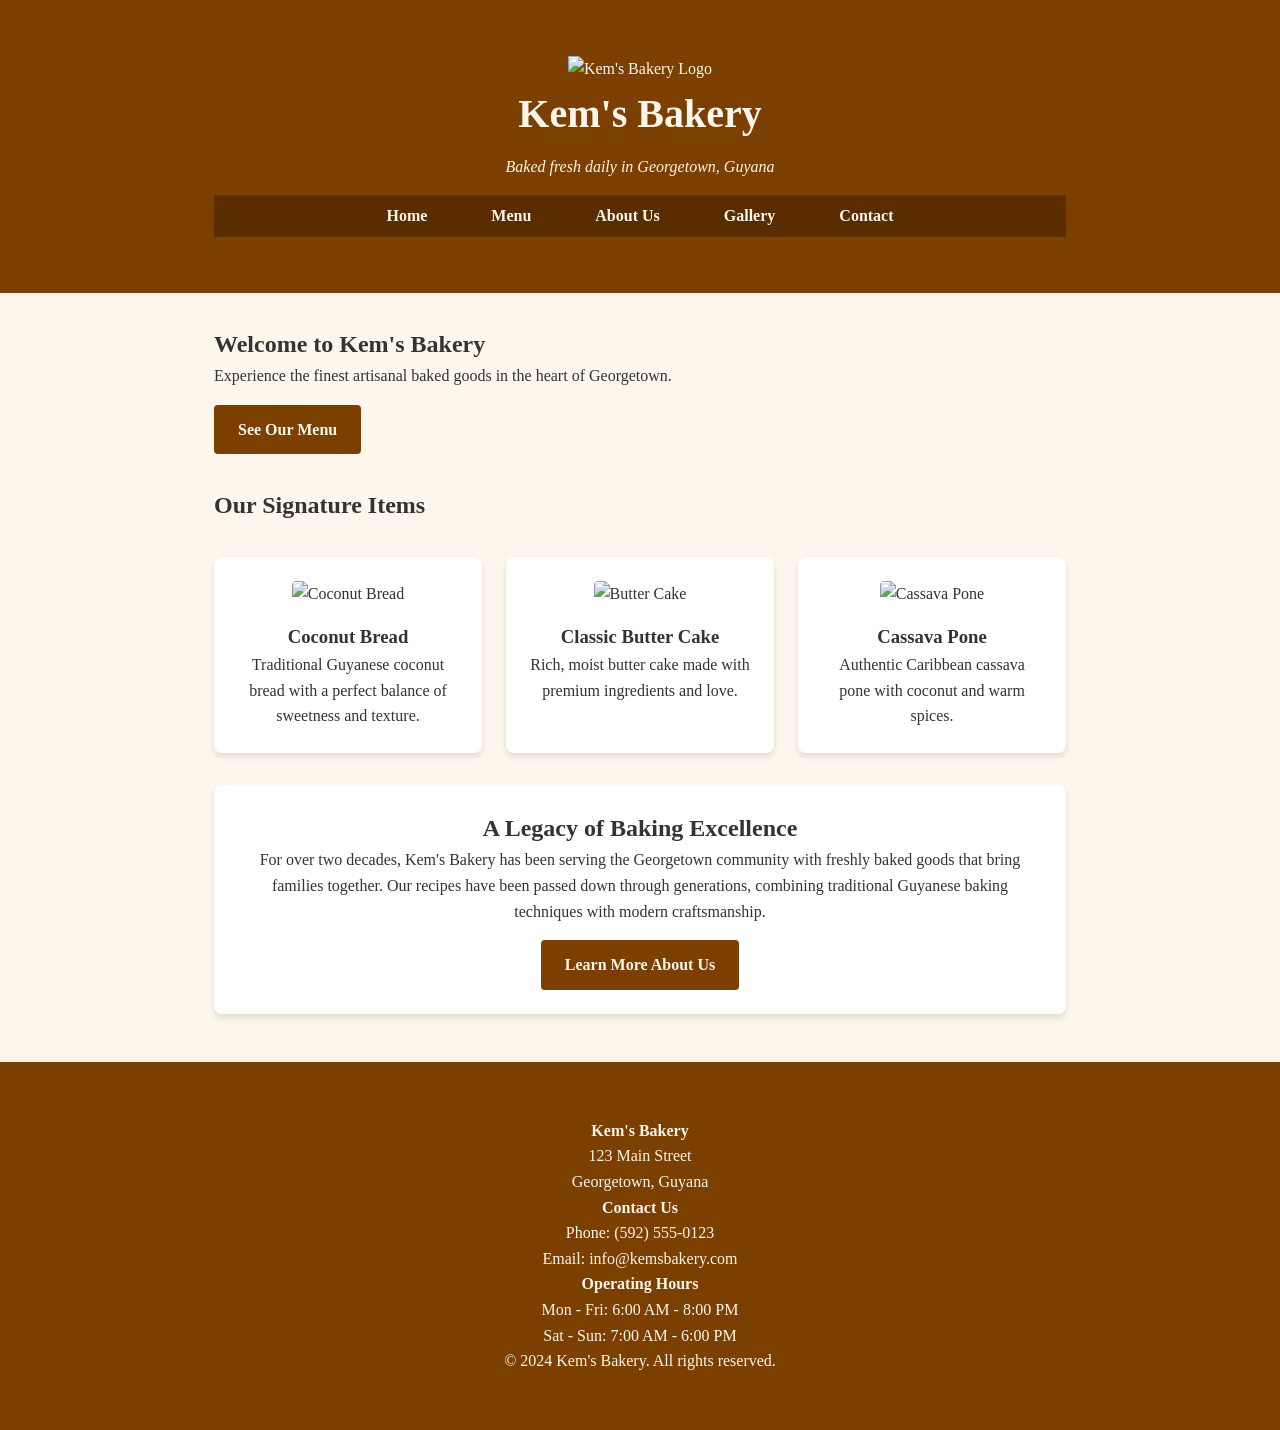
==== index.html @ f0255afe "Update index.html" ====
<!DOCTYPE html>
<html lang="en">
<head>
    <meta charset="UTF-8">
    <meta name="viewport" content="width=device-width, initial-scale=1.0">
    <title>Kem's Bakery - Home</title>
    <link rel="stylesheet" href="style.css">
</head>
<body>
    <header>
        <div class="container header-content">
            <div class="logo-section">
                <img src="https://placehold.co/100x100/7b3f00/fdf6ec?text=KB" alt="Kem's Bakery Logo" class="logo">
                <div class="brand-info">
                    <h1>Kem's Bakery</h1>
                    <p class="tagline">Baked fresh daily in Georgetown, Guyana</p>
                </div>
            </div>
            <button class="hamburger" aria-label="Toggle navigation">
                <span></span>
                <span></span>
                <span></span>
            </button>
            <nav>
                <ul class="nav-links">
                    <li><a href="index.html" class="active">Home</a></li>
                    <li><a href="menu.html">Menu</a></li>
                    <li><a href="about.html">About Us</a></li>
                    <li><a href="gallery.html">Gallery</a></li>
                    <li><a href="contact.html">Contact</a></li>
                </ul>
            </nav>
        </div>
    </header>

    <main>
        <section class="hero">
            <div class="container">
                <h2>Welcome to Kem's Bakery</h2>
                <p>Experience the finest artisanal baked goods in the heart of Georgetown.</p>
                <a href="menu.html" class="btn">See Our Menu</a>
            </div>
        </section>

        <section class="product-showcase">
            <div class="container">
                <h2>Our Signature Items</h2>
                <div class="card-grid">
                    <div class="card">
                        <img src="https://placehold.co/400x300/7b3f00/fdf6ec?text=Coconut+Bread" alt="Coconut Bread">
                        <h3>Coconut Bread</h3>
                        <p>Traditional Guyanese coconut bread with a perfect balance of sweetness and texture.</p>
                    </div>
                    <div class="card">
                        <img src="https://placehold.co/400x300/7b3f00/fdf6ec?text=Butter+Cake" alt="Butter Cake">
                        <h3>Classic Butter Cake</h3>
                        <p>Rich, moist butter cake made with premium ingredients and love.</p>
                    </div>
                    <div class="card">
                        <img src="https://placehold.co/400x300/7b3f00/fdf6ec?text=Cassava+Pone" alt="Cassava Pone">
                        <h3>Cassava Pone</h3>
                        <p>Authentic Caribbean cassava pone with coconut and warm spices.</p>
                    </div>
                </div>
            </div>
        </section>

        <section class="about-snippet">
            <div class="container">
                <div class="card">
                    <h2>A Legacy of Baking Excellence</h2>
                    <p>For over two decades, Kem's Bakery has been serving the Georgetown community with freshly baked goods that bring families together. Our recipes have been passed down through generations, combining traditional Guyanese baking techniques with modern craftsmanship.</p>
                    <a href="about.html" class="btn">Learn More About Us</a>
                </div>
            </div>
        </section>
    </main>

    <footer>
        <div class="container">
            <div class="footer-content">
                <div class="footer-section">
                    <h4>Kem's Bakery</h4>
                    <p>123 Main Street<br>Georgetown, Guyana</p>
                </div>
                <div class="footer-section">
                    <h4>Contact Us</h4>
                    <p>Phone: (592) 555-0123<br>Email: info@kemsbakery.com</p>
                </div>
                <div class="footer-section">
                    <h4>Operating Hours</h4>
                    <p>Mon - Fri: 6:00 AM - 8:00 PM<br>Sat - Sun: 7:00 AM - 6:00 PM</p>
                </div>
            </div>
            <p class="copyright">&copy; 2024 Kem's Bakery. All rights reserved.</p>
        </div>
    </footer>

    <script src="script.js"></script>
</body>
</html>
---- style.css ----
/* Kem's Bakery - Global Styles */
* {
    margin: 0;
    padding: 0;
    box-sizing: border-box;
}

body {
    font-family: 'Georgia', serif;
    background-color: #fdf6ec;
    color: #333;
    line-height: 1.6;
}

/* Header & Navigation */
header {
    background-color: #7b3f00;
    color: #fdf6ec;
    padding: 1.5rem 0;
    text-align: center;
}

header h1 {
    font-size: 2.5rem;
    margin-bottom: 0.5rem;
}

header p {
    font-style: italic;
    margin-bottom: 1rem;
}

nav {
    background-color: #5a2d00;
    padding: 0.5rem 0;
    position: relative;
}

nav ul {
    list-style: none;
    display: flex;
    justify-content: center;
    gap: 2rem;
}

nav a {
    color: #fdf6ec;
    text-decoration: none;
    font-weight: bold;
    padding: 0.5rem 1rem;
    transition: background-color 0.3s;
}

nav a:hover {
    background-color: #7b3f00;
    border-radius: 4px;
}

.hamburger {
    display: none;
    font-size: 1.5rem;
    cursor: pointer;
    color: #fdf6ec;
    padding: 0.5rem 1rem;
    text-align: right;
}

/* Main Content Container */
.container {
    max-width: 900px;
    margin: 2rem auto;
    padding: 0 1.5rem;
}

/* Cards */
.card-grid {
    display: grid;
    grid-template-columns: repeat(auto-fit, minmax(250px, 1fr));
    gap: 1.5rem;
    margin: 2rem 0;
}

.card {
    background-color: #fff;
    padding: 1.5rem;
    border-radius: 8px;
    box-shadow: 0 4px 6px rgba(0,0,0,0.1);
    text-align: center;
}

.card img {
    max-width: 100%;
    border-radius: 4px;
    margin-bottom: 1rem;
}

/* Buttons */
.btn {
    display: inline-block;
    background-color: #7b3f00;
    color: #fdf6ec;
    padding: 0.75rem 1.5rem;
    text-decoration: none;
    border-radius: 4px;
    font-weight: bold;
    margin-top: 1rem;
    border: none;
    cursor: pointer;
}

.btn:hover {
    background-color: #5a2d00;
}

/* Tables */
table {
    width: 100%;
    border-collapse: collapse;
    margin: 1.5rem 0;
    background-color: #fff;
}

th, td {
    padding: 0.75rem;
    text-align: left;
    border-bottom: 1px solid #ddd;
}

th {
    background-color: #7b3f00;
    color: #fdf6ec;
}

/* Forms */
.form-group {
    margin-bottom: 1rem;
}

.form-group label {
    display: block;
    margin-bottom: 0.5rem;
    font-weight: bold;
}

.form-group input,
.form-group select,
.form-group textarea {
    width: 100%;
    padding: 0.75rem;
    border: 1px solid #ccc;
    border-radius: 4px;
    font-family: 'Georgia', serif;
}

/* Contact Page Split */
.contact-split {
    display: grid;
    grid-template-columns: 1fr 1fr;
    gap: 2rem;
}

/* Footer */
footer {
    background-color: #7b3f00;
    color: #fdf6ec;
    text-align: center;
    padding: 1.5rem 0;
    margin-top: 3rem;
}

/* Responsive Design */
@media (max-width: 768px) {
    .hamburger {
        display: block;
    }

    nav ul {
        display: none;
        flex-direction: column;
        gap: 0;
    }

    nav ul.active {
        display: flex;
    }

    nav ul li {
        text-align: center;
        border-top: 1px solid #7b3f00;
    }

    .contact-split {
        grid-template-columns: 1fr;
    }
}
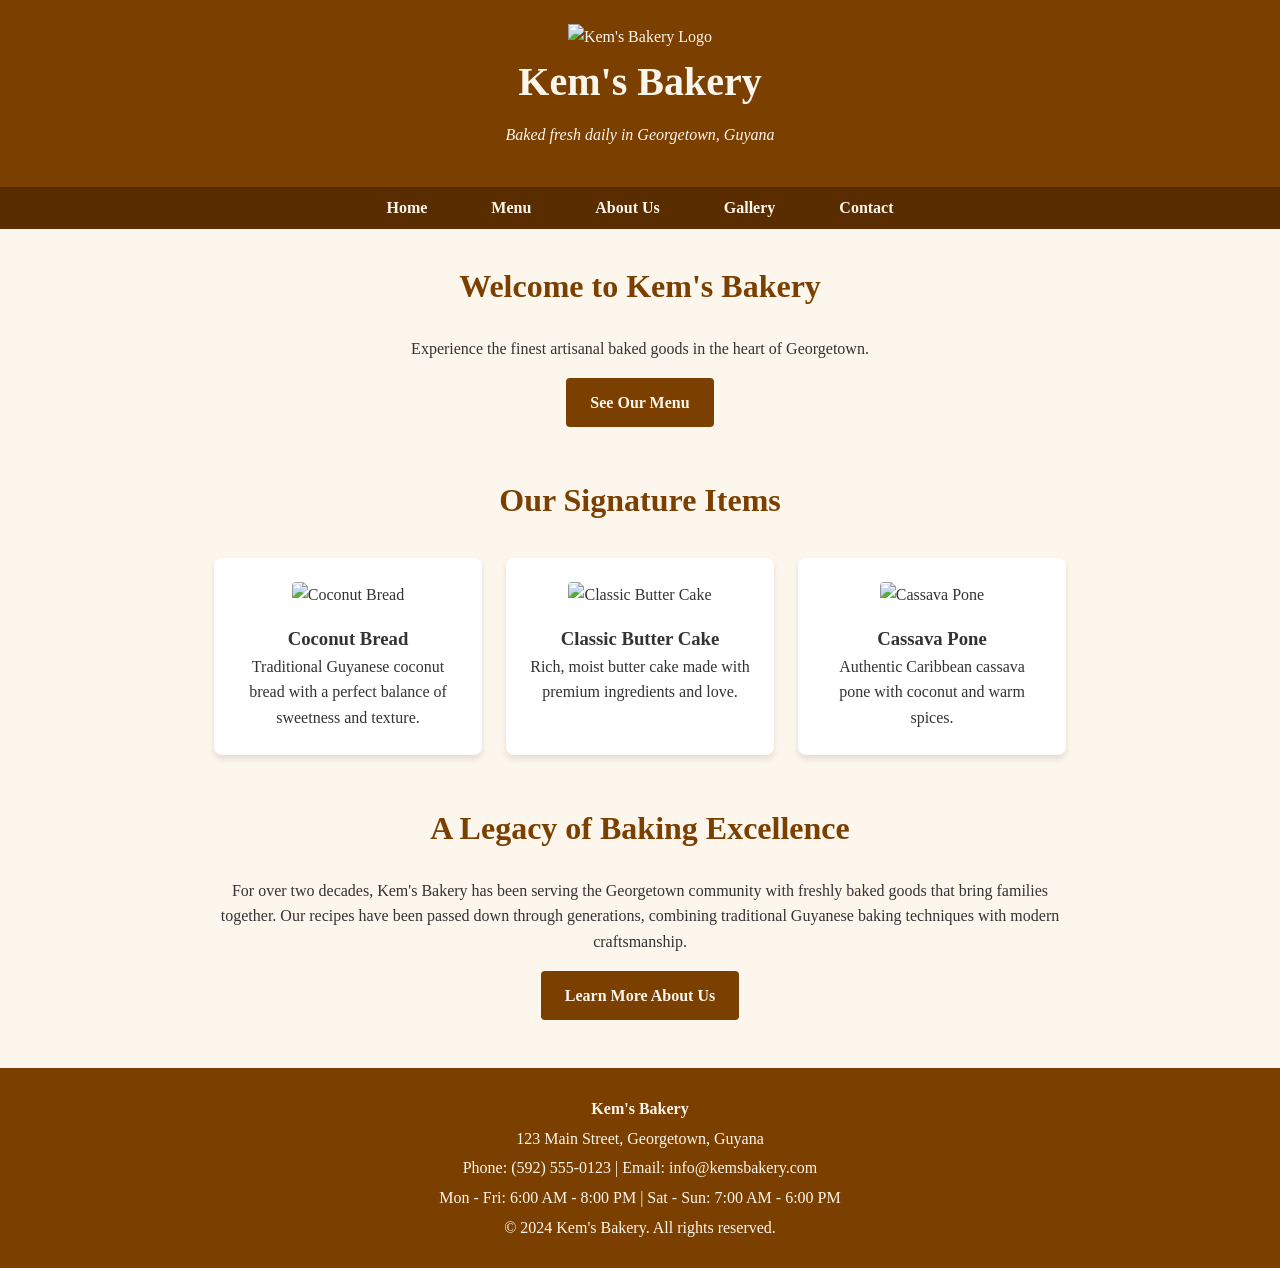
==== commit 41c664a5: "Update index.html" ====
--- a/index.html
+++ b/index.html
@@ -8,92 +8,62 @@
 </head>
 <body>
     <header>
-        <div class="container header-content">
-            <div class="logo-section">
-                <img src="https://placehold.co/100x100/7b3f00/fdf6ec?text=KB" alt="Kem's Bakery Logo" class="logo">
-                <div class="brand-info">
-                    <h1>Kem's Bakery</h1>
-                    <p class="tagline">Baked fresh daily in Georgetown, Guyana</p>
-                </div>
-            </div>
-            <button class="hamburger" aria-label="Toggle navigation">
-                <span></span>
-                <span></span>
-                <span></span>
-            </button>
-            <nav>
-                <ul class="nav-links">
-                    <li><a href="index.html" class="active">Home</a></li>
-                    <li><a href="menu.html">Menu</a></li>
-                    <li><a href="about.html">About Us</a></li>
-                    <li><a href="gallery.html">Gallery</a></li>
-                    <li><a href="contact.html">Contact</a></li>
-                </ul>
-            </nav>
-        </div>
+        <img src="https://placehold.co/100x100/7b3f00/fdf6ec?text=KB" alt="Kem's Bakery Logo">
+        <h1>Kem's Bakery</h1>
+        <p>Baked fresh daily in Georgetown, Guyana</p>
     </header>
+    <nav>
+        <button class="hamburger" aria-label="Toggle navigation">☰</button>
+        <ul>
+            <li><a href="index.html">Home</a></li>
+            <li><a href="menu.html">Menu</a></li>
+            <li><a href="about.html">About Us</a></li>
+            <li><a href="gallery.html">Gallery</a></li>
+            <li><a href="contact.html">Contact</a></li>
+        </ul>
+    </nav>
 
-    <main>
-        <section class="hero">
-            <div class="container">
-                <h2>Welcome to Kem's Bakery</h2>
-                <p>Experience the finest artisanal baked goods in the heart of Georgetown.</p>
-                <a href="menu.html" class="btn">See Our Menu</a>
-            </div>
+    <main class="container">
+        <section style="text-align: center; margin-bottom: 3rem;">
+            <h2>Welcome to Kem's Bakery</h2>
+            <p>Experience the finest artisanal baked goods in the heart of Georgetown.</p>
+            <a href="menu.html" class="btn">See Our Menu</a>
         </section>
 
-        <section class="product-showcase">
-            <div class="container">
-                <h2>Our Signature Items</h2>
-                <div class="card-grid">
-                    <div class="card">
-                        <img src="https://placehold.co/400x300/7b3f00/fdf6ec?text=Coconut+Bread" alt="Coconut Bread">
-                        <h3>Coconut Bread</h3>
-                        <p>Traditional Guyanese coconut bread with a perfect balance of sweetness and texture.</p>
-                    </div>
-                    <div class="card">
-                        <img src="https://placehold.co/400x300/7b3f00/fdf6ec?text=Butter+Cake" alt="Butter Cake">
-                        <h3>Classic Butter Cake</h3>
-                        <p>Rich, moist butter cake made with premium ingredients and love.</p>
-                    </div>
-                    <div class="card">
-                        <img src="https://placehold.co/400x300/7b3f00/fdf6ec?text=Cassava+Pone" alt="Cassava Pone">
-                        <h3>Cassava Pone</h3>
-                        <p>Authentic Caribbean cassava pone with coconut and warm spices.</p>
-                    </div>
+        <section>
+            <h2>Our Signature Items</h2>
+            <div class="card-grid">
+                <div class="card">
+                    <img src="https://placehold.co/400x300/7b3f00/fdf6ec?text=Coconut+Bread" alt="Coconut Bread">
+                    <h3>Coconut Bread</h3>
+                    <p>Traditional Guyanese coconut bread with a perfect balance of sweetness and texture.</p>
+                </div>
+                <div class="card">
+                    <img src="https://placehold.co/400x300/7b3f00/fdf6ec?text=Butter+Cake" alt="Classic Butter Cake">
+                    <h3>Classic Butter Cake</h3>
+                    <p>Rich, moist butter cake made with premium ingredients and love.</p>
+                </div>
+                <div class="card">
+                    <img src="https://placehold.co/400x300/7b3f00/fdf6ec?text=Cassava+Pone" alt="Cassava Pone">
+                    <h3>Cassava Pone</h3>
+                    <p>Authentic Caribbean cassava pone with coconut and warm spices.</p>
                 </div>
             </div>
         </section>
 
-        <section class="about-snippet">
-            <div class="container">
-                <div class="card">
-                    <h2>A Legacy of Baking Excellence</h2>
-                    <p>For over two decades, Kem's Bakery has been serving the Georgetown community with freshly baked goods that bring families together. Our recipes have been passed down through generations, combining traditional Guyanese baking techniques with modern craftsmanship.</p>
-                    <a href="about.html" class="btn">Learn More About Us</a>
-                </div>
-            </div>
+        <section style="text-align: center; margin-top: 3rem;">
+            <h2>A Legacy of Baking Excellence</h2>
+            <p>For over two decades, Kem's Bakery has been serving the Georgetown community with freshly baked goods that bring families together. Our recipes have been passed down through generations, combining traditional Guyanese baking techniques with modern craftsmanship.</p>
+            <a href="about.html" class="btn">Learn More About Us</a>
         </section>
     </main>
 
     <footer>
-        <div class="container">
-            <div class="footer-content">
-                <div class="footer-section">
-                    <h4>Kem's Bakery</h4>
-                    <p>123 Main Street<br>Georgetown, Guyana</p>
-                </div>
-                <div class="footer-section">
-                    <h4>Contact Us</h4>
-                    <p>Phone: (592) 555-0123<br>Email: info@kemsbakery.com</p>
-                </div>
-                <div class="footer-section">
-                    <h4>Operating Hours</h4>
-                    <p>Mon - Fri: 6:00 AM - 8:00 PM<br>Sat - Sun: 7:00 AM - 6:00 PM</p>
-                </div>
-            </div>
-            <p class="copyright">&copy; 2024 Kem's Bakery. All rights reserved.</p>
-        </div>
+        <p><strong>Kem's Bakery</strong></p>
+        <p>123 Main Street, Georgetown, Guyana</p>
+        <p>Phone: (592) 555-0123 | Email: info@kemsbakery.com</p>
+        <p>Mon - Fri: 6:00 AM - 8:00 PM | Sat - Sun: 7:00 AM - 6:00 PM</p>
+        <p>&copy; 2024 Kem's Bakery. All rights reserved.</p>
     </footer>
 
     <script src="script.js"></script>
--- a/style.css
+++ b/style.css
@@ -63,6 +63,8 @@
     color: #fdf6ec;
     padding: 0.5rem 1rem;
     text-align: right;
+    background: none;
+    border: none;
 }
 
 /* Main Content Container */
@@ -70,6 +72,13 @@
     max-width: 900px;
     margin: 2rem auto;
     padding: 0 1.5rem;
+}
+
+h2 {
+    color: #7b3f00;
+    margin-bottom: 1.5rem;
+    text-align: center;
+    font-size: 2rem;
 }
 
 /* Cards */
@@ -106,6 +115,7 @@
     margin-top: 1rem;
     border: none;
     cursor: pointer;
+    text-align: center;
 }
 
 .btn:hover {
@@ -118,6 +128,7 @@
     border-collapse: collapse;
     margin: 1.5rem 0;
     background-color: #fff;
+    box-shadow: 0 2px 4px rgba(0,0,0,0.05);
 }
 
 th, td {
@@ -168,6 +179,10 @@
     margin-top: 3rem;
 }
 
+footer p {
+    margin: 0.25rem 0;
+}
+
 /* Responsive Design */
 @media (max-width: 768px) {
     .hamburger {
@@ -189,6 +204,11 @@
         border-top: 1px solid #7b3f00;
     }
 
+    nav ul li a {
+        display: block;
+        padding: 1rem;
+    }
+
     .contact-split {
         grid-template-columns: 1fr;
     }
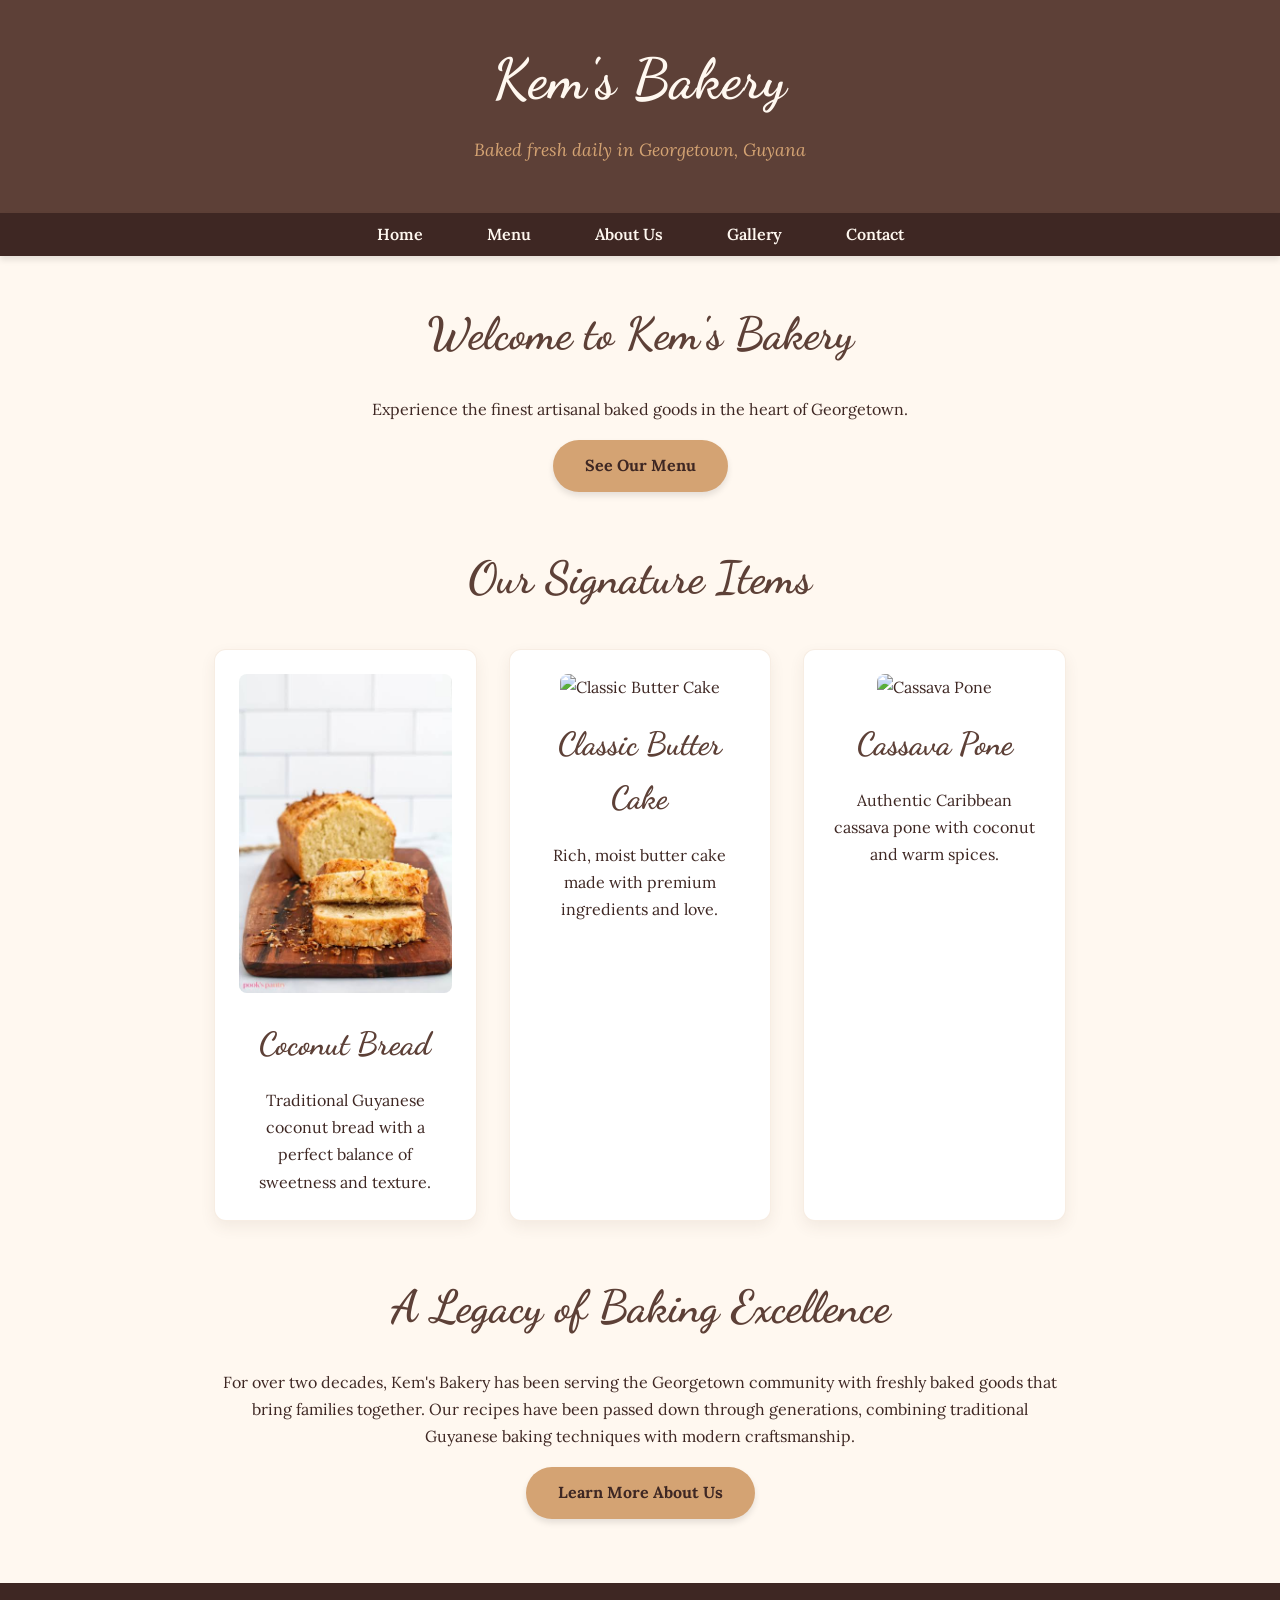
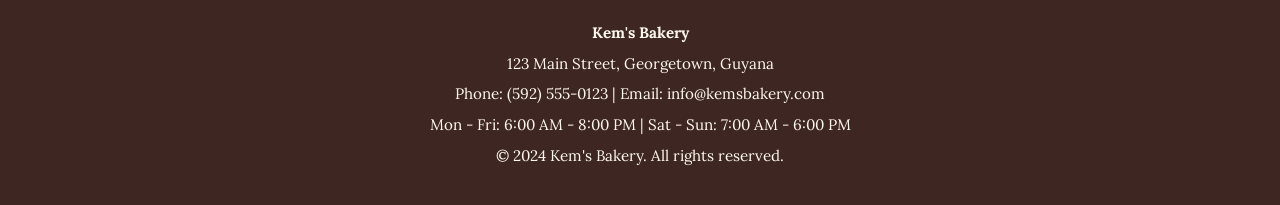
==== commit b83abc07: "Update index.html" ====
--- a/index.html
+++ b/index.html
@@ -8,7 +8,6 @@
 </head>
 <body>
     <header>
-        <img src="https://placehold.co/100x100/7b3f00/fdf6ec?text=KB" alt="Kem's Bakery Logo">
         <h1>Kem's Bakery</h1>
         <p>Baked fresh daily in Georgetown, Guyana</p>
     </header>
@@ -34,7 +33,7 @@
             <h2>Our Signature Items</h2>
             <div class="card-grid">
                 <div class="card">
-                    <img src="https://placehold.co/400x300/7b3f00/fdf6ec?text=Coconut+Bread" alt="Coconut Bread">
+                    <img src="images/coconut bread.jpeg" alt="Coconut Bread">
                     <h3>Coconut Bread</h3>
                     <p>Traditional Guyanese coconut bread with a perfect balance of sweetness and texture.</p>
                 </div>
--- a/style.css
+++ b/style.css
@@ -1,4 +1,16 @@
+/* Import Elegant Fonts: Dancing Script (Cursive) & Lora (Readable Serif) */
+@import url('https://fonts.googleapis.com/css2?family=Dancing+Script:wght@400;700&family=Lora:ital,wght@0,400;0,600;1,400&display=swap');
+
 /* Kem's Bakery - Global Styles */
+:root {
+    --primary-brown: #5D4037;      /* Rich Espresso */
+    --dark-brown: #3E2723;         /* Deep Chocolate */
+    --accent-gold: #D4A373;        /* Warm Caramel/Gold */
+    --soft-vanilla: #FFF8F0;       /* Elegant Background */
+    --pure-white: #FFFFFF;
+    --text-dark: #3E2723;
+}
+
 * {
     margin: 0;
     padding: 0;
@@ -6,34 +18,43 @@
 }
 
 body {
-    font-family: 'Georgia', serif;
-    background-color: #fdf6ec;
-    color: #333;
-    line-height: 1.6;
+    font-family: 'Lora', serif; /* Elegant, highly readable body font */
+    background-color: var(--soft-vanilla);
+    color: var(--text-dark);
+    line-height: 1.7;
 }
 
 /* Header & Navigation */
 header {
-    background-color: #7b3f00;
-    color: #fdf6ec;
-    padding: 1.5rem 0;
+    background-color: var(--primary-brown);
+    color: var(--soft-vanilla);
+    padding: 2rem 0;
     text-align: center;
 }
 
 header h1 {
-    font-size: 2.5rem;
+    font-family: 'Dancing Script', cursive; /* Elegant cursive font */
+    font-size: 3.5rem;
     margin-bottom: 0.5rem;
+    font-weight: 700;
+    letter-spacing: 1px;
 }
 
 header p {
+    font-family: 'Lora', serif;
     font-style: italic;
+    font-size: 1.1rem;
     margin-bottom: 1rem;
+    color: var(--accent-gold);
 }
 
 nav {
-    background-color: #5a2d00;
+    background-color: var(--dark-brown);
     padding: 0.5rem 0;
-    position: relative;
+    position: sticky;
+    top: 0;
+    z-index: 1000;
+    box-shadow: 0 4px 6px rgba(0,0,0,0.1);
 }
 
 nav ul {
@@ -44,23 +65,25 @@
 }
 
 nav a {
-    color: #fdf6ec;
+    color: var(--soft-vanilla);
     text-decoration: none;
-    font-weight: bold;
+    font-family: 'Lora', serif;
+    font-weight: 600;
     padding: 0.5rem 1rem;
-    transition: background-color 0.3s;
+    border-radius: 4px;
+    transition: all 0.3s ease;
 }
 
 nav a:hover {
-    background-color: #7b3f00;
-    border-radius: 4px;
+    background-color: var(--accent-gold);
+    color: var(--dark-brown);
 }
 
 .hamburger {
     display: none;
-    font-size: 1.5rem;
+    font-size: 1.8rem;
     cursor: pointer;
-    color: #fdf6ec;
+    color: var(--soft-vanilla);
     padding: 0.5rem 1rem;
     text-align: right;
     background: none;
@@ -70,56 +93,85 @@
 /* Main Content Container */
 .container {
     max-width: 900px;
-    margin: 2rem auto;
+    margin: 2.5rem auto;
     padding: 0 1.5rem;
 }
 
 h2 {
-    color: #7b3f00;
+    font-family: 'Dancing Script', cursive;
+    color: var(--primary-brown);
     margin-bottom: 1.5rem;
     text-align: center;
+    font-size: 2.8rem;
+    font-weight: 700;
+}
+
+h3 {
+    font-family: 'Dancing Script', cursive;
+    color: var(--primary-brown);
     font-size: 2rem;
+    margin-bottom: 1rem;
+    text-align: center;
+}
+
+h4 {
+    font-family: 'Lora', serif;
+    color: var(--dark-brown);
+    font-size: 1.2rem;
+    font-weight: 600;
+    margin-bottom: 0.5rem;
 }
 
 /* Cards */
 .card-grid {
     display: grid;
-    grid-template-columns: repeat(auto-fit, minmax(250px, 1fr));
-    gap: 1.5rem;
+    grid-template-columns: repeat(auto-fit, minmax(260px, 1fr));
+    gap: 2rem;
     margin: 2rem 0;
 }
 
 .card {
-    background-color: #fff;
+    background-color: var(--pure-white);
     padding: 1.5rem;
-    border-radius: 8px;
-    box-shadow: 0 4px 6px rgba(0,0,0,0.1);
-    text-align: center;
+    border-radius: 12px;
+    box-shadow: 0 6px 15px rgba(93, 64, 55, 0.08);
+    text-align: center;
+    transition: transform 0.3s ease;
+    border: 1px solid rgba(212, 163, 115, 0.2);
+}
+
+.card:hover {
+    transform: translateY(-5px);
 }
 
 .card img {
     max-width: 100%;
-    border-radius: 4px;
+    border-radius: 8px;
     margin-bottom: 1rem;
 }
 
 /* Buttons */
 .btn {
     display: inline-block;
-    background-color: #7b3f00;
-    color: #fdf6ec;
-    padding: 0.75rem 1.5rem;
+    background-color: var(--accent-gold);
+    color: var(--dark-brown);
+    padding: 0.8rem 2rem;
     text-decoration: none;
-    border-radius: 4px;
-    font-weight: bold;
+    border-radius: 30px; /* Pill shape for elegance */
+    font-family: 'Lora', serif;
+    font-weight: 700;
     margin-top: 1rem;
     border: none;
     cursor: pointer;
     text-align: center;
+    transition: all 0.3s ease;
+    box-shadow: 0 4px 6px rgba(0,0,0,0.1);
 }
 
 .btn:hover {
-    background-color: #5a2d00;
+    background-color: var(--primary-brown);
+    color: var(--soft-vanilla);
+    transform: translateY(-2px);
 }
 
 /* Tables */
@@ -127,60 +179,81 @@
     width: 100%;
     border-collapse: collapse;
     margin: 1.5rem 0;
-    background-color: #fff;
-    box-shadow: 0 2px 4px rgba(0,0,0,0.05);
+    background-color: var(--pure-white);
+    box-shadow: 0 4px 10px rgba(93, 64, 55, 0.05);
+    border-radius: 8px;
+    overflow: hidden;
 }
 
 th, td {
-    padding: 0.75rem;
+    padding: 1rem;
     text-align: left;
-    border-bottom: 1px solid #ddd;
+    border-bottom: 1px solid rgba(93, 64, 55, 0.1);
 }
 
 th {
-    background-color: #7b3f00;
-    color: #fdf6ec;
+    background-color: var(--primary-brown);
+    color: var(--soft-vanilla);
+    font-family: 'Lora', serif;
+    font-weight: 600;
+    letter-spacing: 0.5px;
+}
+
+tr:last-child td {
+    border-bottom: none;
 }
 
 /* Forms */
 .form-group {
-    margin-bottom: 1rem;
+    margin-bottom: 1.2rem;
 }
 
 .form-group label {
     display: block;
     margin-bottom: 0.5rem;
-    font-weight: bold;
+    font-weight: 600;
+    color: var(--primary-brown);
 }
 
 .form-group input,
 .form-group select,
 .form-group textarea {
     width: 100%;
-    padding: 0.75rem;
-    border: 1px solid #ccc;
-    border-radius: 4px;
-    font-family: 'Georgia', serif;
+    padding: 0.8rem;
+    border: 1px solid rgba(93, 64, 55, 0.2);
+    border-radius: 6px;
+    font-family: 'Lora', serif;
+    background-color: var(--pure-white);
+    transition: border-color 0.3s ease;
+}
+
+.form-group input:focus,
+.form-group select:focus,
+.form-group textarea:focus {
+    outline: none;
+    border-color: var(--accent-gold);
+    box-shadow: 0 0 0 3px rgba(212, 163, 115, 0.2);
 }
 
 /* Contact Page Split */
 .contact-split {
     display: grid;
     grid-template-columns: 1fr 1fr;
-    gap: 2rem;
+    gap: 3rem;
 }
 
 /* Footer */
 footer {
-    background-color: #7b3f00;
-    color: #fdf6ec;
-    text-align: center;
-    padding: 1.5rem 0;
-    margin-top: 3rem;
+    background-color: var(--dark-brown);
+    color: var(--soft-vanilla);
+    text-align: center;
+    padding: 2rem 0;
+    margin-top: 4rem;
 }
 
 footer p {
-    margin: 0.25rem 0;
+    margin: 0.3rem 0;
+    font-size: 0.95rem;
 }
 
 /* Responsive Design */
@@ -201,7 +274,7 @@
 
     nav ul li {
         text-align: center;
-        border-top: 1px solid #7b3f00;
+        border-top: 1px solid rgba(255, 248, 240, 0.1);
     }
 
     nav ul li a {
@@ -211,5 +284,14 @@
 
     .contact-split {
         grid-template-columns: 1fr;
-    }
-}
+        gap: 2rem;
+    }
+    
+    header h1 {
+        font-size: 2.8rem;
+    }
+    
+    h2 {
+        font-size: 2.2rem;
+    }
+}
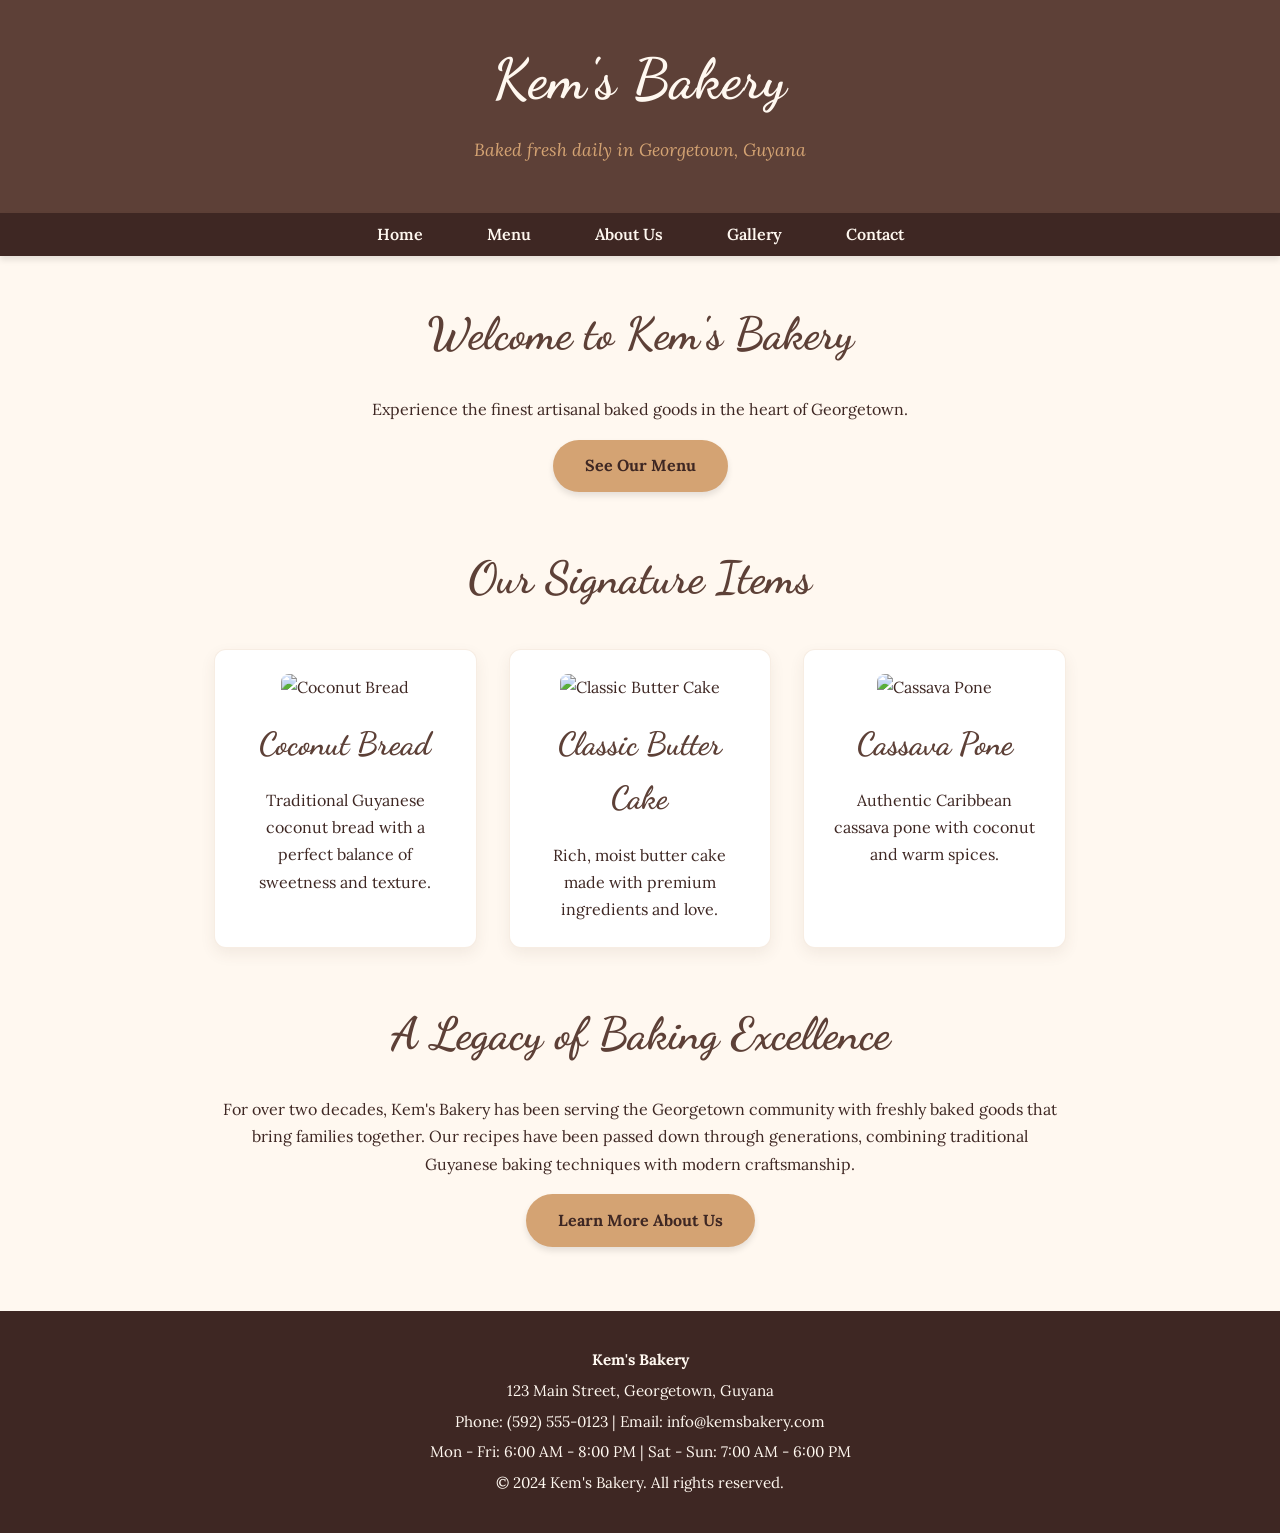
==== commit 9df5ffcd: "Update index.html" ====
--- a/index.html
+++ b/index.html
@@ -33,7 +33,7 @@
             <h2>Our Signature Items</h2>
             <div class="card-grid">
                 <div class="card">
-                    <img src="images/coconut bread.jpeg" alt="Coconut Bread">
+                    <img src="images/coconut/400x300 bread.jpeg" alt="Coconut Bread">
                     <h3>Coconut Bread</h3>
                     <p>Traditional Guyanese coconut bread with a perfect balance of sweetness and texture.</p>
                 </div>
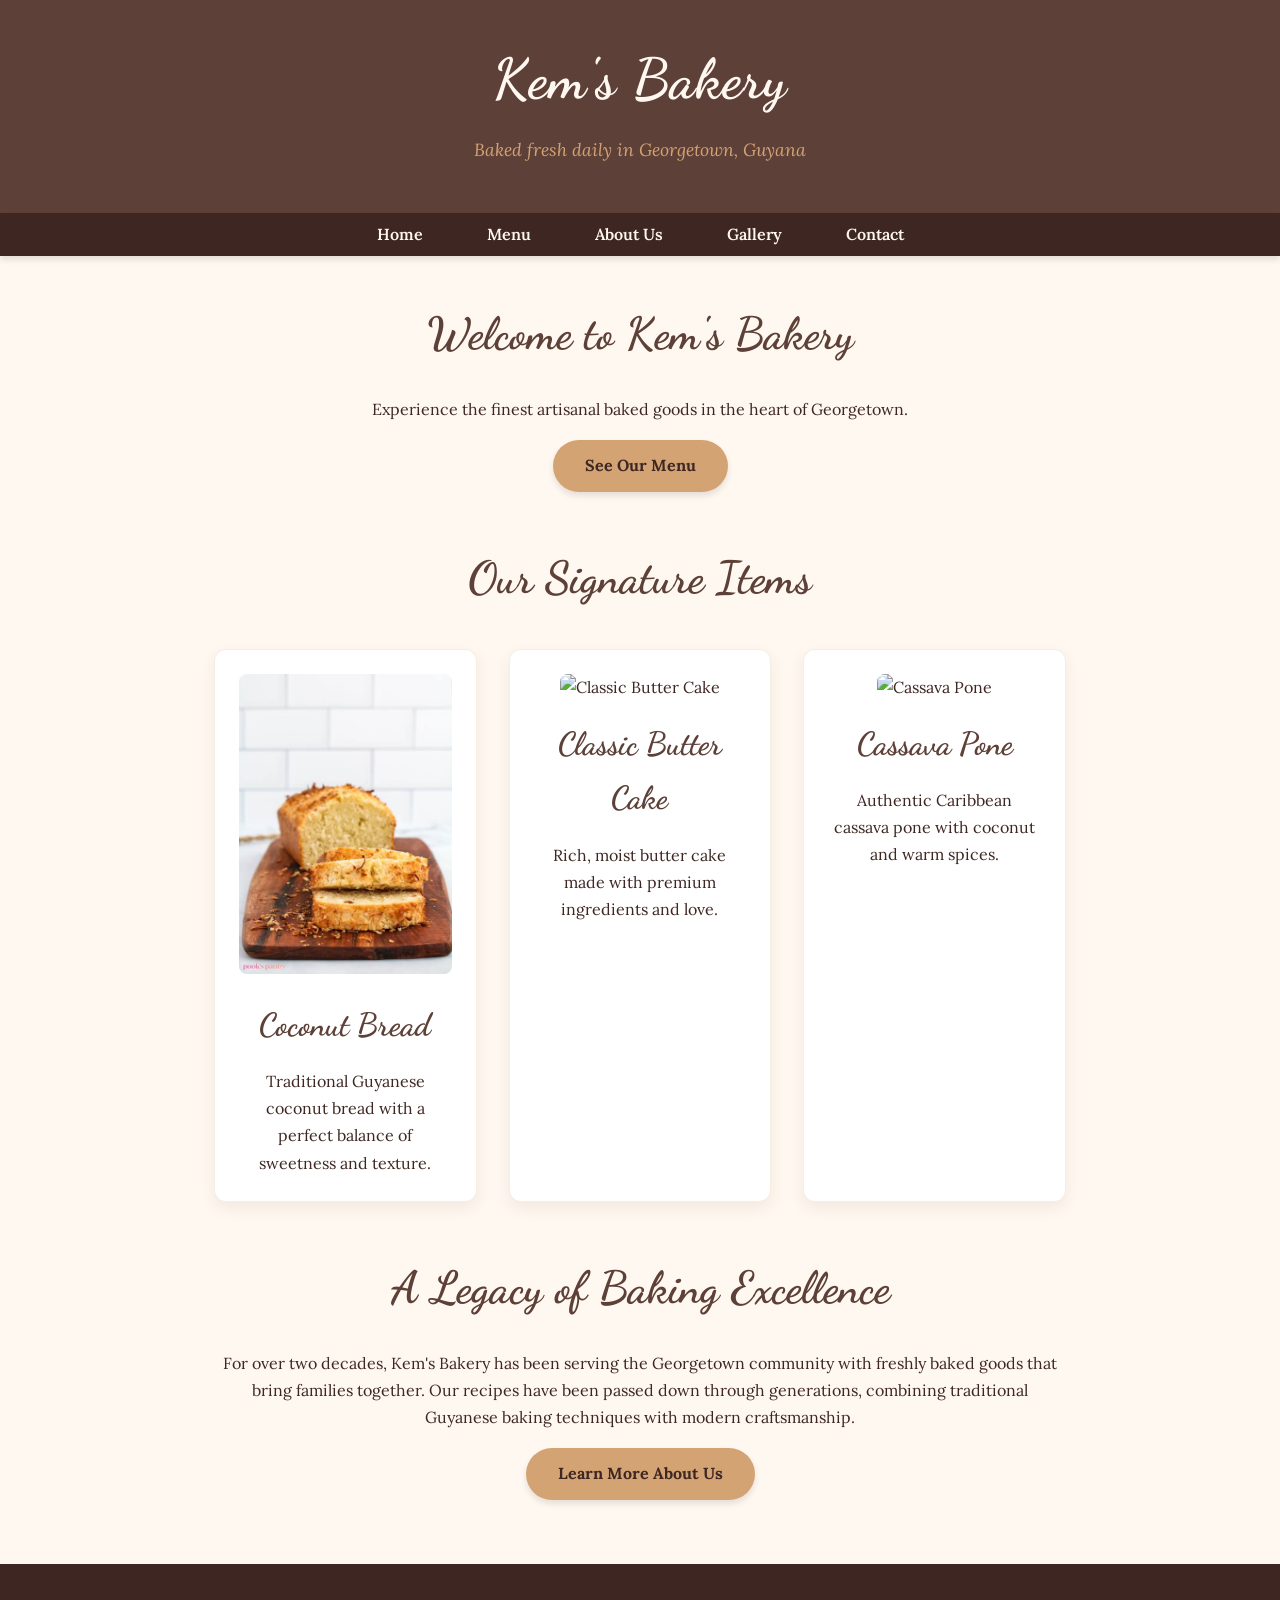
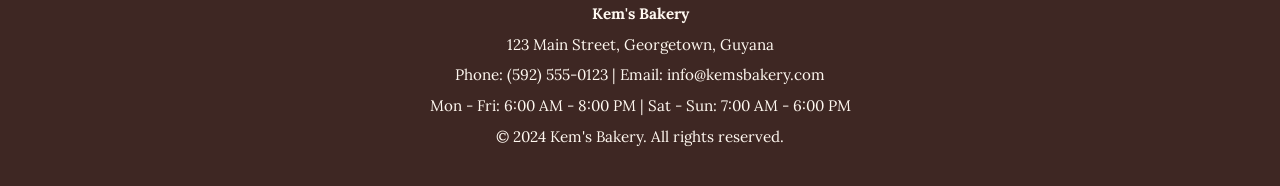
==== commit a41fffa8: "Update index.html" ====
--- a/index.html
+++ b/index.html
@@ -33,17 +33,17 @@
             <h2>Our Signature Items</h2>
             <div class="card-grid">
                 <div class="card">
-                    <img src="images/coconut/400x300 bread.jpeg" alt="Coconut Bread">
+                    <img src="images/coconut bread.jpeg" alt="Coconut Bread" width="400" height="300">
                     <h3>Coconut Bread</h3>
                     <p>Traditional Guyanese coconut bread with a perfect balance of sweetness and texture.</p>
                 </div>
                 <div class="card">
-                    <img src="https://placehold.co/400x300/7b3f00/fdf6ec?text=Butter+Cake" alt="Classic Butter Cake">
+                    <img src="butter bake.jpeg" alt="Classic Butter Cake" width="400" height="300">
                     <h3>Classic Butter Cake</h3>
                     <p>Rich, moist butter cake made with premium ingredients and love.</p>
                 </div>
                 <div class="card">
-                    <img src="https://placehold.co/400x300/7b3f00/fdf6ec?text=Cassava+Pone" alt="Cassava Pone">
+                    <img src="cassavapone.jpeg" alt="Cassava Pone"  width="400" height="300">
                     <h3>Cassava Pone</h3>
                     <p>Authentic Caribbean cassava pone with coconut and warm spices.</p>
                 </div>
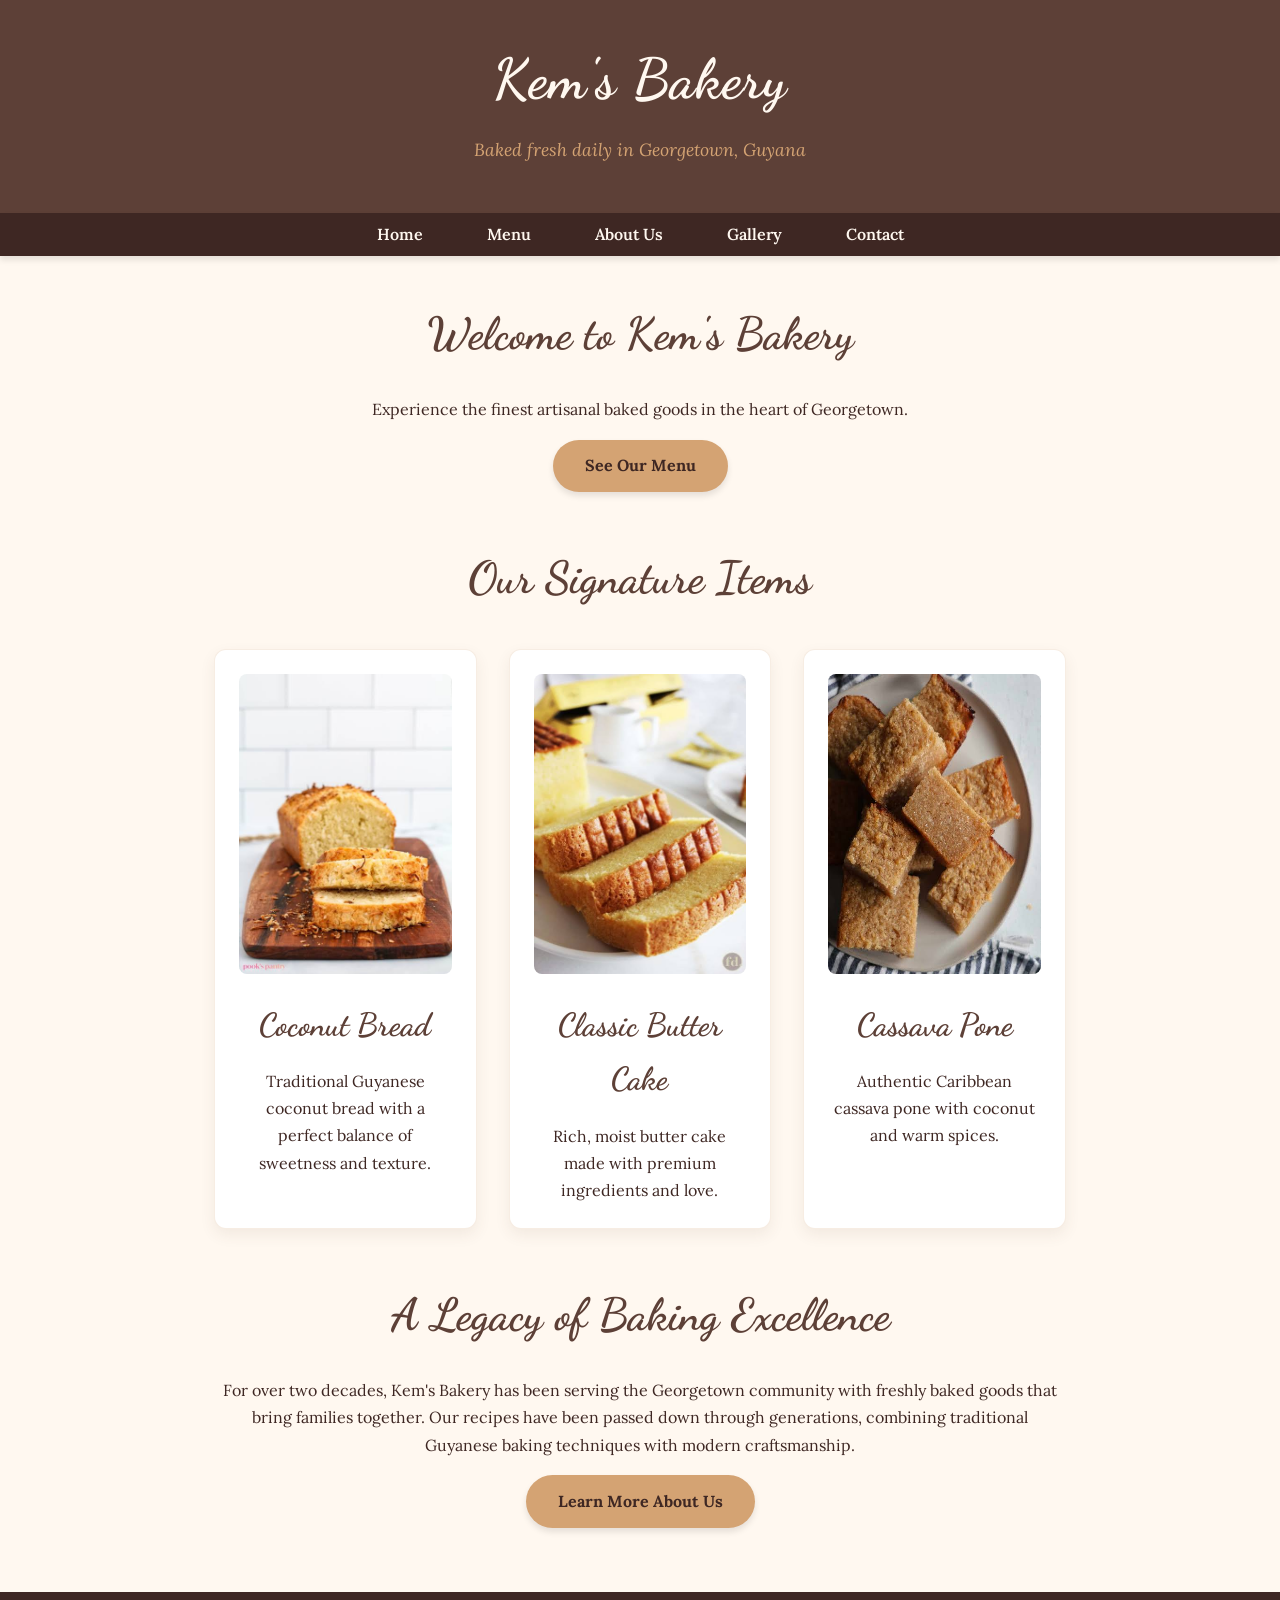
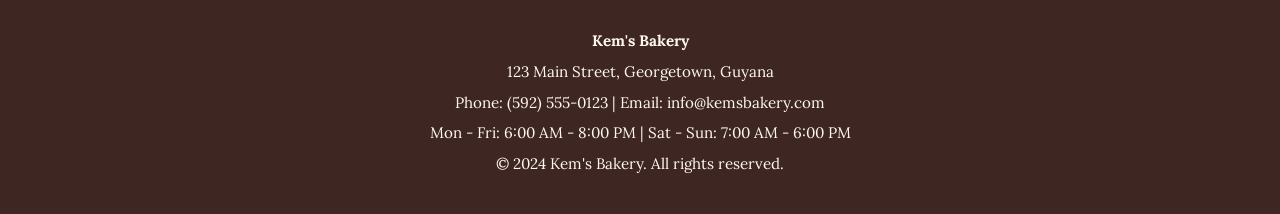
==== commit d79b40f3: "Update index.html" ====
--- a/index.html
+++ b/index.html
@@ -38,12 +38,12 @@
                     <p>Traditional Guyanese coconut bread with a perfect balance of sweetness and texture.</p>
                 </div>
                 <div class="card">
-                    <img src="butter bake.jpeg" alt="Classic Butter Cake" width="400" height="300">
+                    <img src="images/butter bake.jpeg" alt="Classic Butter Cake" width="400" height="300">
                     <h3>Classic Butter Cake</h3>
                     <p>Rich, moist butter cake made with premium ingredients and love.</p>
                 </div>
                 <div class="card">
-                    <img src="cassavapone.jpeg" alt="Cassava Pone"  width="400" height="300">
+                    <img src="images/cassavapone.jpeg" alt="Cassava Pone"  width="400" height="300">
                     <h3>Cassava Pone</h3>
                     <p>Authentic Caribbean cassava pone with coconut and warm spices.</p>
                 </div>
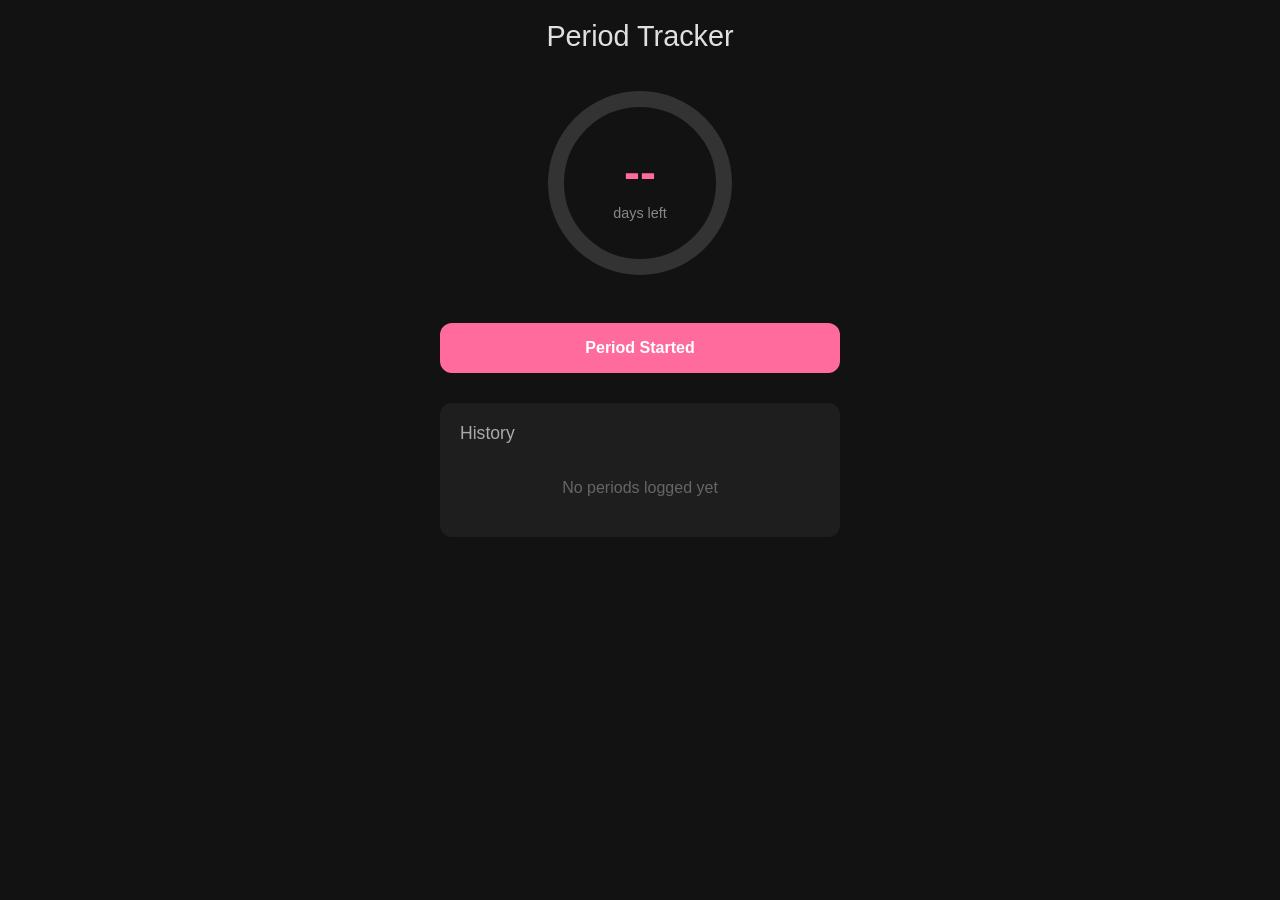
==== commit ccd8a0f1: "Update period tracker app with minimalist design and localStorage functionality - Replace bakery web" ====
--- a/index.html
+++ b/index.html
@@ -1,70 +1 @@
-<!DOCTYPE html>
-<html lang="en">
-<head>
-    <meta charset="UTF-8">
-    <meta name="viewport" content="width=device-width, initial-scale=1.0">
-    <title>Kem's Bakery - Home</title>
-    <link rel="stylesheet" href="style.css">
-</head>
-<body>
-    <header>
-        <h1>Kem's Bakery</h1>
-        <p>Baked fresh daily in Georgetown, Guyana</p>
-    </header>
-    <nav>
-        <button class="hamburger" aria-label="Toggle navigation">☰</button>
-        <ul>
-            <li><a href="index.html">Home</a></li>
-            <li><a href="menu.html">Menu</a></li>
-            <li><a href="about.html">About Us</a></li>
-            <li><a href="gallery.html">Gallery</a></li>
-            <li><a href="contact.html">Contact</a></li>
-        </ul>
-    </nav>
-
-    <main class="container">
-        <section style="text-align: center; margin-bottom: 3rem;">
-            <h2>Welcome to Kem's Bakery</h2>
-            <p>Experience the finest artisanal baked goods in the heart of Georgetown.</p>
-            <a href="menu.html" class="btn">See Our Menu</a>
-        </section>
-
-        <section>
-            <h2>Our Signature Items</h2>
-            <div class="card-grid">
-                <div class="card">
-                    <img src="images/coconut bread.jpeg" alt="Coconut Bread" width="400" height="300">
-                    <h3>Coconut Bread</h3>
-                    <p>Traditional Guyanese coconut bread with a perfect balance of sweetness and texture.</p>
-                </div>
-                <div class="card">
-                    <img src="images/butter bake.jpeg" alt="Classic Butter Cake" width="400" height="300">
-                    <h3>Classic Butter Cake</h3>
-                    <p>Rich, moist butter cake made with premium ingredients and love.</p>
-                </div>
-                <div class="card">
-                    <img src="images/cassavapone.jpeg" alt="Cassava Pone"  width="400" height="300">
-                    <h3>Cassava Pone</h3>
-                    <p>Authentic Caribbean cassava pone with coconut and warm spices.</p>
-                </div>
-            </div>
-        </section>
-
-        <section style="text-align: center; margin-top: 3rem;">
-            <h2>A Legacy of Baking Excellence</h2>
-            <p>For over two decades, Kem's Bakery has been serving the Georgetown community with freshly baked goods that bring families together. Our recipes have been passed down through generations, combining traditional Guyanese baking techniques with modern craftsmanship.</p>
-            <a href="about.html" class="btn">Learn More About Us</a>
-        </section>
-    </main>
-
-    <footer>
-        <p><strong>Kem's Bakery</strong></p>
-        <p>123 Main Street, Georgetown, Guyana</p>
-        <p>Phone: (592) 555-0123 | Email: info@kemsbakery.com</p>
-        <p>Mon - Fri: 6:00 AM - 8:00 PM | Sat - Sun: 7:00 AM - 6:00 PM</p>
-        <p>&copy; 2024 Kem's Bakery. All rights reserved.</p>
-    </footer>
-
-    <script src="script.js"></script>
-</body>
-</html>
+<!DOCTYPE html><html lang="en"><head><meta charset="UTF-8"><meta name="viewport" content="width=device-width,initial-scale=1.0"><title>Period Tracker</title><style>*{margin:0;padding:0;box-sizing:border-box}body{font-family:-apple-system,BlinkMacSystemFont,'Segoe UI',Roboto,sans-serif;background:#121212;color:#e0e0e0;min-height:100vh;display:flex;flex-direction:column;align-items:center;padding:20px}.container{max-width:400px;width:100%}h1{text-align:center;margin-bottom:30px;font-weight:300;font-size:1.8rem}.wheel-container{position:relative;display:flex;justify-content:center;margin-bottom:40px}.wheel{width:200px;height:200px}.wheel-info{position:absolute;top:50%;left:50%;transform:translate(-50%,-50%);text-align:center}.days{font-size:3rem;font-weight:bold;color:#ff6b9d}.label{font-size:0.9rem;color:#888;margin-top:5px}.btn{width:100%;padding:16px;background:#ff6b9d;border:none;border-radius:12px;color:white;font-size:1rem;font-weight:600;cursor:pointer;transition:background 0.3s;margin-bottom:30px}.btn:hover{background:#ff5285}.btn:active{transform:scale(0.98)}.history{background:#1e1e1e;border-radius:12px;padding:20px;max-height:300px;overflow-y:auto}.history h2{font-size:1.1rem;margin-bottom:15px;font-weight:400;color:#aaa}.entry{padding:12px 0;border-bottom:1px solid #333;display:flex;justify-content:space-between}.entry:last-child{border-bottom:none}.date{color:#e0e0e0}.cycle-day{color:#ff6b9d;font-size:0.85rem}</style></head><body><div class="container"><h1>Period Tracker</h1><div class="wheel-container"><svg class="wheel" viewBox="0 0 100 100"><circle cx="50" cy="50" r="42" fill="none" stroke="#333" stroke-width="8"/><circle id="progressCircle" cx="50" cy="50" r="42" fill="none" stroke="#ff6b9d" stroke-width="8" stroke-dasharray="263.89" stroke-dashoffset="263.89" stroke-linecap="round"/></svg><div class="wheel-info"><div class="days" id="daysRemaining">--</div><div class="label">days left</div></div></div><button class="btn" id="logBtn">Period Started</button><div class="history"><h2>History</h2><div id="historyList"></div></div></div><script>const STORAGE_KEY='period_tracker_data';let data={cycles:[]};function loadData(){const saved=localStorage.getItem(STORAGE_KEY);if(saved)data=JSON.parse(saved)}function saveData(){localStorage.setItem(STORAGE_KEY,JSON.stringify(data))}function getDaysBetween(date1,date2){const oneDay=24*60*60*1000;return Math.round((date2-date1)/oneDay)}function getLastPeriodStart(){if(data.cycles.length===0)return null;return new Date(data.cycles[data.cycles.length-1])}function getNextPeriodDate(){const last=getLastPeriodStart();if(!last)return null;const cycleLength=28;return new Date(last.getTime()+cycleLength*24*60*60*1000)}function updateWheel(){const next=getNextPeriodDate();const daysEl=document.getElementById('daysRemaining');const circle=document.getElementById('progressCircle');if(!next){daysEl.textContent='--';circle.style.strokeDashoffset='263.89';return}const today=new Date();today.setHours(0,0,0,0);const diff=getDaysBetween(today,next);daysEl.textContent=Math.max(0,diff);const progress=Math.min(1,Math.max(0,(28-diff)/28));const offset=263.89*(1-progress);circle.style.strokeDashoffset=offset}function renderHistory(){const list=document.getElementById('historyList');list.innerHTML='';if(data.cycles.length===0){list.innerHTML='<p style="color:#666;text-align:center;padding:20px">No periods logged yet</p>';return}const sorted=[...data.cycles].sort((a,b)=>new Date(b)-new Date(a));sorted.forEach((dateStr,index)=>{const date=new Date(dateStr);const formatted=date.toLocaleDateString('en-US',{month:'short',day:'numeric',year:'numeric'});const div=document.createElement('div');div.className='entry';div.innerHTML=`<span class="date">${formatted}</span><span class="cycle-day">Cycle #${data.cycles.length-index}</span>`;list.appendChild(div)})}function logPeriod(){const today=new Date();today.setHours(0,0,0,0);const todayStr=today.toISOString().split('T')[0];const exists=data.cycles.find(d=>d===todayStr);if(exists){alert('Period already logged for today');return}data.cycles.push(todayStr);saveData();updateWheel();renderHistory()}document.getElementById('logBtn').addEventListener('click',logPeriod);loadData();updateWheel();renderHistory()</script></body></html>
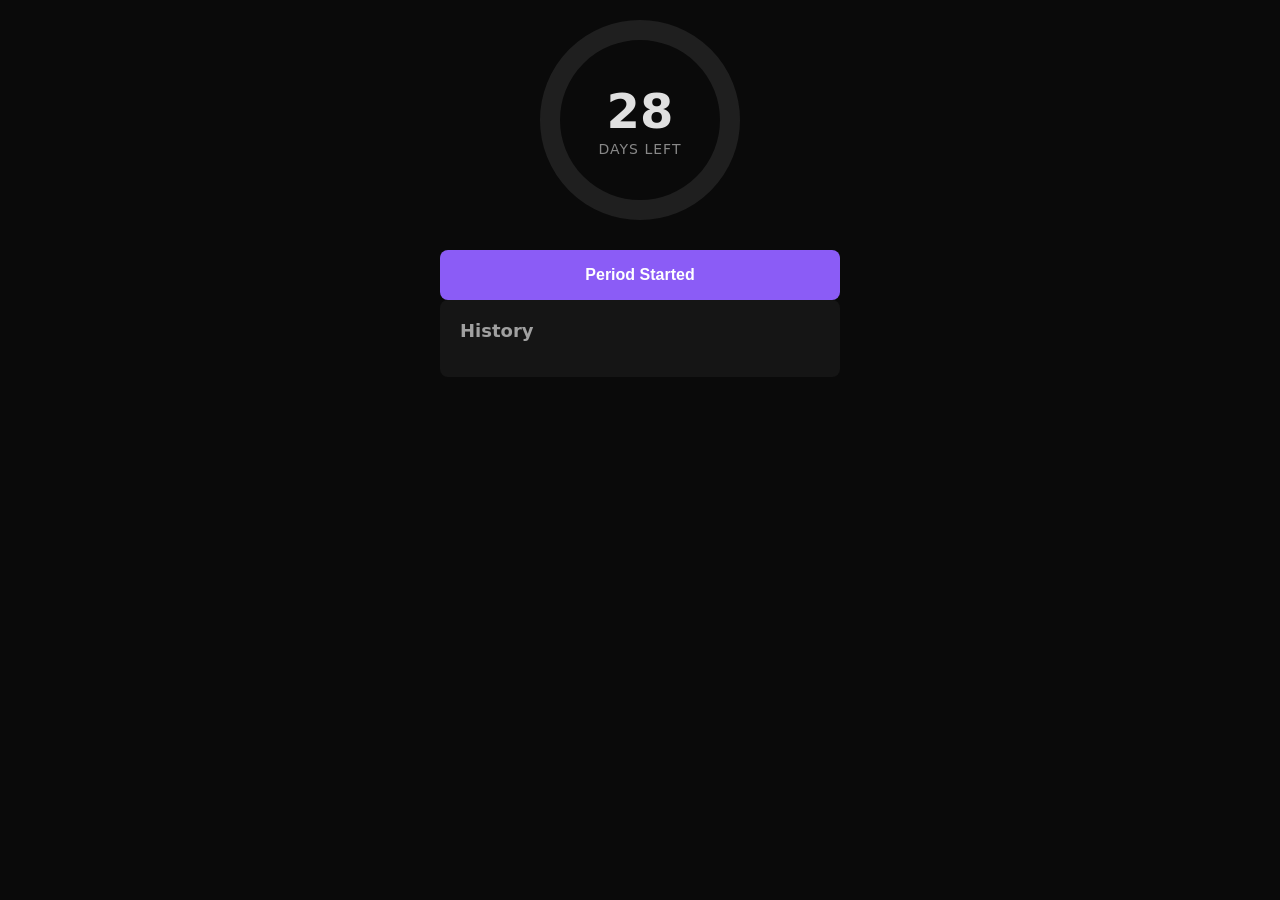
==== commit cbc6ac5b: "Refactor index.html for better UI design Updated styles and structure for improved layout and user e" ====
--- a/index.html
+++ b/index.html
@@ -1 +1,141 @@
-<!DOCTYPE html><html lang="en"><head><meta charset="UTF-8"><meta name="viewport" content="width=device-width,initial-scale=1.0"><title>Period Tracker</title><style>*{margin:0;padding:0;box-sizing:border-box}body{font-family:-apple-system,BlinkMacSystemFont,'Segoe UI',Roboto,sans-serif;background:#121212;color:#e0e0e0;min-height:100vh;display:flex;flex-direction:column;align-items:center;padding:20px}.container{max-width:400px;width:100%}h1{text-align:center;margin-bottom:30px;font-weight:300;font-size:1.8rem}.wheel-container{position:relative;display:flex;justify-content:center;margin-bottom:40px}.wheel{width:200px;height:200px}.wheel-info{position:absolute;top:50%;left:50%;transform:translate(-50%,-50%);text-align:center}.days{font-size:3rem;font-weight:bold;color:#ff6b9d}.label{font-size:0.9rem;color:#888;margin-top:5px}.btn{width:100%;padding:16px;background:#ff6b9d;border:none;border-radius:12px;color:white;font-size:1rem;font-weight:600;cursor:pointer;transition:background 0.3s;margin-bottom:30px}.btn:hover{background:#ff5285}.btn:active{transform:scale(0.98)}.history{background:#1e1e1e;border-radius:12px;padding:20px;max-height:300px;overflow-y:auto}.history h2{font-size:1.1rem;margin-bottom:15px;font-weight:400;color:#aaa}.entry{padding:12px 0;border-bottom:1px solid #333;display:flex;justify-content:space-between}.entry:last-child{border-bottom:none}.date{color:#e0e0e0}.cycle-day{color:#ff6b9d;font-size:0.85rem}</style></head><body><div class="container"><h1>Period Tracker</h1><div class="wheel-container"><svg class="wheel" viewBox="0 0 100 100"><circle cx="50" cy="50" r="42" fill="none" stroke="#333" stroke-width="8"/><circle id="progressCircle" cx="50" cy="50" r="42" fill="none" stroke="#ff6b9d" stroke-width="8" stroke-dasharray="263.89" stroke-dashoffset="263.89" stroke-linecap="round"/></svg><div class="wheel-info"><div class="days" id="daysRemaining">--</div><div class="label">days left</div></div></div><button class="btn" id="logBtn">Period Started</button><div class="history"><h2>History</h2><div id="historyList"></div></div></div><script>const STORAGE_KEY='period_tracker_data';let data={cycles:[]};function loadData(){const saved=localStorage.getItem(STORAGE_KEY);if(saved)data=JSON.parse(saved)}function saveData(){localStorage.setItem(STORAGE_KEY,JSON.stringify(data))}function getDaysBetween(date1,date2){const oneDay=24*60*60*1000;return Math.round((date2-date1)/oneDay)}function getLastPeriodStart(){if(data.cycles.length===0)return null;return new Date(data.cycles[data.cycles.length-1])}function getNextPeriodDate(){const last=getLastPeriodStart();if(!last)return null;const cycleLength=28;return new Date(last.getTime()+cycleLength*24*60*60*1000)}function updateWheel(){const next=getNextPeriodDate();const daysEl=document.getElementById('daysRemaining');const circle=document.getElementById('progressCircle');if(!next){daysEl.textContent='--';circle.style.strokeDashoffset='263.89';return}const today=new Date();today.setHours(0,0,0,0);const diff=getDaysBetween(today,next);daysEl.textContent=Math.max(0,diff);const progress=Math.min(1,Math.max(0,(28-diff)/28));const offset=263.89*(1-progress);circle.style.strokeDashoffset=offset}function renderHistory(){const list=document.getElementById('historyList');list.innerHTML='';if(data.cycles.length===0){list.innerHTML='<p style="color:#666;text-align:center;padding:20px">No periods logged yet</p>';return}const sorted=[...data.cycles].sort((a,b)=>new Date(b)-new Date(a));sorted.forEach((dateStr,index)=>{const date=new Date(dateStr);const formatted=date.toLocaleDateString('en-US',{month:'short',day:'numeric',year:'numeric'});const div=document.createElement('div');div.className='entry';div.innerHTML=`<span class="date">${formatted}</span><span class="cycle-day">Cycle #${data.cycles.length-index}</span>`;list.appendChild(div)})}function logPeriod(){const today=new Date();today.setHours(0,0,0,0);const todayStr=today.toISOString().split('T')[0];const exists=data.cycles.find(d=>d===todayStr);if(exists){alert('Period already logged for today');return}data.cycles.push(todayStr);saveData();updateWheel();renderHistory()}document.getElementById('logBtn').addEventListener('click',logPeriod);loadData();updateWheel();renderHistory()</script></body></html>
+<!DOCTYPE html>
+  <html lang="en">
+  <head>
+  <meta charset="UTF-8">
+  <meta name="viewport" content="width=device-width,initial-scale=1">
+  <title>Period Tracker</title>
+  <style>
+  *{margin:0;padding:0;box-sizing:border-box}
+  body{font-family:system-ui,-apple-system,sans-serif;background:#0a0a0a;color:#e0e0e0;min-height:100vh;display:flex;justify-content:center;al
+  ign-items:center;padding:20px}
+  .container{max-width:400px;width:100%}
+  .wheel{width:200px;height:200px;margin:0 auto 30px;position:relative}
+  .wheel svg{transform:rotate(-90deg)}
+  .wheel-text{position:absolute;top:50%;left:50%;transform:translate(-50%,-50%);text-align:center}
+  .days-num{font-size:48px;font-weight:700;display:block}
+  .days-label{font-size:14px;color:#888;text-transform:uppercase;letter-spacing:1px}
+  button{width:100%;padding:16px;background:#8b5cf6;color:#fff;border:none;border-radius:8px;font-size:16px;font-weight:600;cursor:pointer;mar
+  gin-bottom:30px;transition:background .2s}
+  button:hover{background:#7c3aed}
+  button:active{background:#6d28d9}
+  .history{background:#151515;border-radius:8px;padding:20px;max-height:300px;overflow-y:auto}
+  .history h2{font-size:18px;margin-bottom:16px;color:#a0a0a0}
+  .history-item{padding:12px;background:#1f1f1f;border-radius:6px;margin-bottom:8px;font-size:14px}
+  .history-item:last-child{margin-bottom:0}
+  .history-empty{color:#666;font-size:14px;text-align:center;padding:20px 0}
+  .history::-webkit-scrollbar{width:8px}
+  .history::-webkit-scrollbar-track{background:#151515}
+  .history::-webkit-scrollbar-thumb{background:#333;border-radius:4px}
+  .history::-webkit-scrollbar-thumb:hover{background:#444}
+  </style>
+  </head>
+  <body>
+  <div class="container">
+  <div class="wheel">
+  <svg width="200" height="200">
+  <circle cx="100" cy="100" r="90" fill="none" stroke="#1f1f1f" stroke-width="20"/>
+  <circle id="progress" cx="100" cy="100" r="90" fill="none" stroke="#8b5cf6" stroke-width="20" stroke-dasharray="565.48" 
+  stroke-dashoffset="565.48" stroke-linecap="round"/>
+  </svg>
+  <div class="wheel-text">
+  <span class="days-num" id="daysNum">28</span>
+  <span class="days-label">days left</span>
+  </div>
+  </div>
+  <button onclick="logPeriod()">Period Started</button>
+  <div class="history">
+  <h2>History</h2>
+  <div id="historyList"></div>
+  </div>
+  </div>
+  <script>
+  const CYCLE_DAYS=28;
+  function logPeriod(){
+  const now=new Date().toISOString();
+  const history=getHistory();
+  history.unshift(now);
+  localStorage.setItem('periodHistory',JSON.stringify(history));
+  render();
+  }
+  function getHistory(){
+  const data=localStorage.getItem('periodHistory');
+  return data?JSON.parse(data):[];
+  }
+  function getDaysRemaining(){
+  const history=getHistory();
+  if(history.length===0)return CYCLE_DAYS;
+  const last=new Date(history[0]);
+  const now=new Date();
+  const daysSince=Math.floor((now-last)/86400000);
+  const remaining=CYCLE_DAYS-daysSince;
+  return remaining>0?remaining:0;
+  }
+  function formatDate(iso){
+  const d=new Date(iso);
+  return d.toLocaleDateString('en-US',{month:'short',day:'numeric',year:'numeric'});
+  }
+  function render(){
+  const days=getDaysRemaining();
+  document.getElementById('daysNum').textContent=days;
+  const circumference=565.48;
+  const offset=circumference-(days/CYCLE_DAYS)*circumference;
+  document.getElementById('progress').style.strokeDashoffset=offset;
+  const history=getHistory();
+  const list=document.getElementById('historyList');
+  if(history.length===0){
+  list.innerHTML='<div class="history-empty">No periods logged yet</div>';
+  if(history.length===0){
+  list.innerHTML='<div class="history-empty">No periods logged yet</div>';
+  }else{
+  list.innerHTML=history.map(date=>`<div class="history-item">${formatDate(date)}</div>`).join('');
+  }
+  function getDaysRemaining(){
+  const history=getHistory();
+  if(history.length===0)return CYCLE_DAYS;
+  const last=new Date(history[0]);
+  const now=new Date();
+  const daysSince=Math.floor((now-last)/86400000);
+  const remaining=CYCLE_DAYS-daysSince;
+  return remaining>0?remaining:0;
+  }
+  function formatDate(iso){
+  const d=new Date(iso);
+  return d.toLocaleDateString('en-US',{month:'short',day:'
+  numeric',year:'numeric'});
+  }
+  function render(){
+  const days=getDaysRemaining();
+  document.getElementById('daysNum').textContent=days;
+  const circumference=565.48;
+  const
+  offset=circumference-(days/CYCLE_DAYS)*circumference;
+  document.getElementById('progress').style.strokeDashoffs
+  et=offset;
+  const history=getHistory();
+  const list=document.getElementById('historyList');
+  if(history.length===0){
+  list.innerHTML='<div class="history-empty">No periods
+  return remaining>0?remaining:0;
+  }
+  function formatDate(iso){
+  const d=new Date(iso);
+  return d.toLocaleDateString('en-US',{month:'short',day:'numeric',year:'numeric'});
+  }
+  function render(){
+  const days=getDaysRemaining();
+  document.getElementById('daysNum').textContent=days;
+  const circumference=565.48;
+  const offset=circumference-(days/CYCLE_DAYS)*circumference;
+  document.getElementById('progress').style.strokeDashoffset=offset;
+  const history=getHistory();
+  const list=document.getElementById('historyList');
+  if(history.length===0){
+  list.innerHTML='<div class="history-empty">No periods logged yet</div>';
+  }else{
+  list.innerHTML=history.map(date=>`<div class="history-item">${formatDate(date)}</div>`).join('');
+  }
+  }
+  render();
+  </script>
+  </body>
+  </html>
